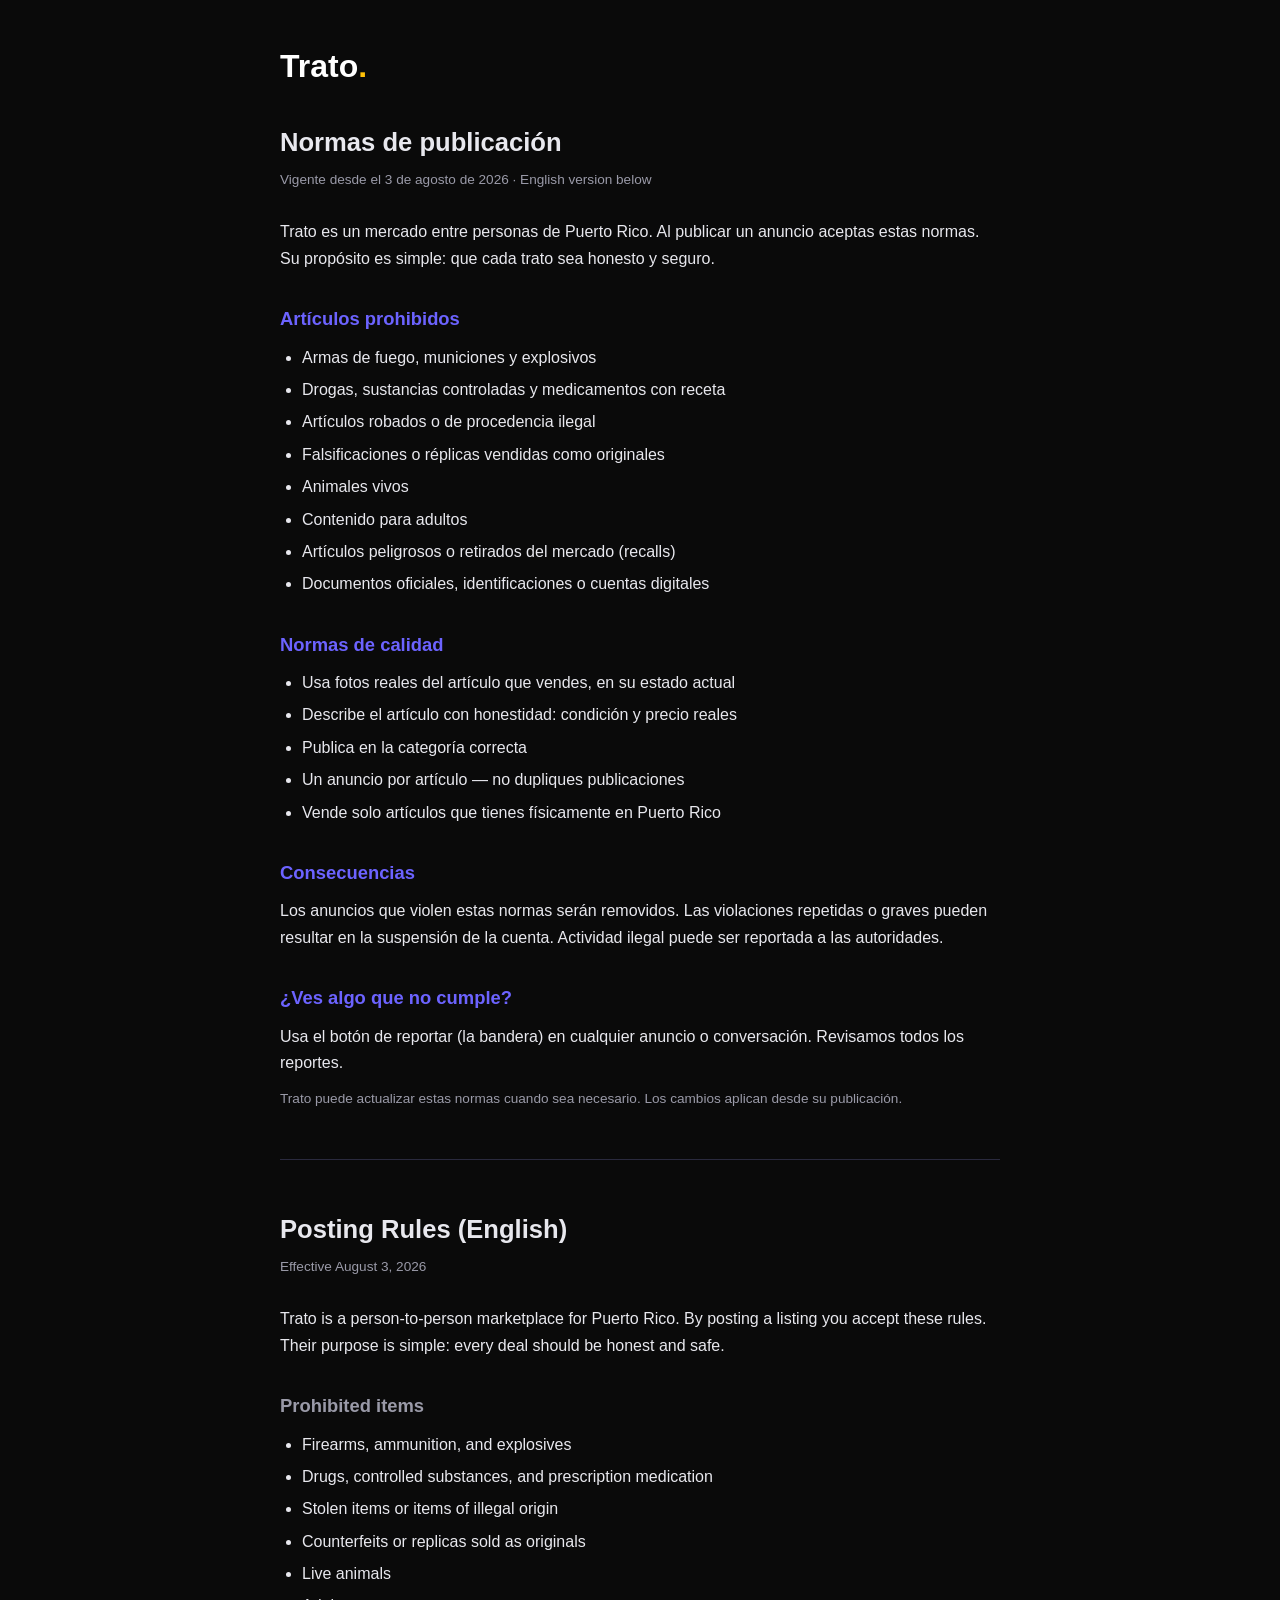
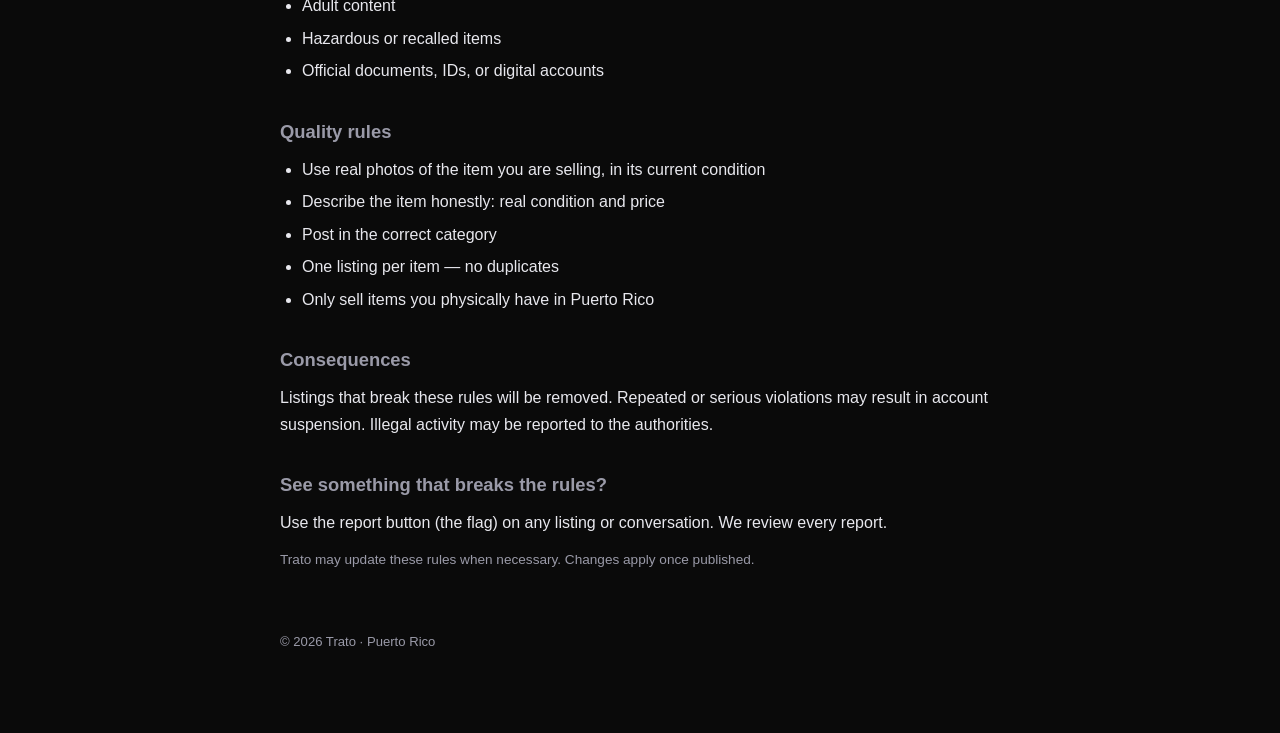
==== normas.html @ db559d30 "Trato legal pages: privacy policy + posting rules (ES/EN) Co-Authored-By: Claude Fable 5 <noreply@an" ====
<!DOCTYPE html>
<html lang="es">
<head>
<meta charset="utf-8">
<meta name="viewport" content="width=device-width, initial-scale=1">
<title>Normas de publicación — Trato</title>
<link rel="stylesheet" href="style.css">
</head>
<body>
<main>
  <a class="brand" href="./">Trato<span>.</span></a>
  <h1>Normas de publicación</h1>
  <p class="updated">Vigente desde el 3 de agosto de 2026 · English version below</p>

  <p>Trato es un mercado entre personas de Puerto Rico. Al publicar un anuncio aceptas estas normas. Su propósito es simple: que cada trato sea honesto y seguro.</p>

  <h2>Artículos prohibidos</h2>
  <ul>
    <li>Armas de fuego, municiones y explosivos</li>
    <li>Drogas, sustancias controladas y medicamentos con receta</li>
    <li>Artículos robados o de procedencia ilegal</li>
    <li>Falsificaciones o réplicas vendidas como originales</li>
    <li>Animales vivos</li>
    <li>Contenido para adultos</li>
    <li>Artículos peligrosos o retirados del mercado (recalls)</li>
    <li>Documentos oficiales, identificaciones o cuentas digitales</li>
  </ul>

  <h2>Normas de calidad</h2>
  <ul>
    <li>Usa fotos reales del artículo que vendes, en su estado actual</li>
    <li>Describe el artículo con honestidad: condición y precio reales</li>
    <li>Publica en la categoría correcta</li>
    <li>Un anuncio por artículo — no dupliques publicaciones</li>
    <li>Vende solo artículos que tienes físicamente en Puerto Rico</li>
  </ul>

  <h2>Consecuencias</h2>
  <p>Los anuncios que violen estas normas serán removidos. Las violaciones repetidas o graves pueden resultar en la suspensión de la cuenta. Actividad ilegal puede ser reportada a las autoridades.</p>

  <h2>¿Ves algo que no cumple?</h2>
  <p>Usa el botón de reportar (la bandera) en cualquier anuncio o conversación. Revisamos todos los reportes.</p>

  <p class="updated">Trato puede actualizar estas normas cuando sea necesario. Los cambios aplican desde su publicación.</p>

  <hr class="divider">

  <h1>Posting Rules (English)</h1>
  <p class="updated">Effective August 3, 2026</p>

  <p>Trato is a person-to-person marketplace for Puerto Rico. By posting a listing you accept these rules. Their purpose is simple: every deal should be honest and safe.</p>

  <h2 class="en">Prohibited items</h2>
  <ul>
    <li>Firearms, ammunition, and explosives</li>
    <li>Drugs, controlled substances, and prescription medication</li>
    <li>Stolen items or items of illegal origin</li>
    <li>Counterfeits or replicas sold as originals</li>
    <li>Live animals</li>
    <li>Adult content</li>
    <li>Hazardous or recalled items</li>
    <li>Official documents, IDs, or digital accounts</li>
  </ul>

  <h2 class="en">Quality rules</h2>
  <ul>
    <li>Use real photos of the item you are selling, in its current condition</li>
    <li>Describe the item honestly: real condition and price</li>
    <li>Post in the correct category</li>
    <li>One listing per item — no duplicates</li>
    <li>Only sell items you physically have in Puerto Rico</li>
  </ul>

  <h2 class="en">Consequences</h2>
  <p>Listings that break these rules will be removed. Repeated or serious violations may result in account suspension. Illegal activity may be reported to the authorities.</p>

  <h2 class="en">See something that breaks the rules?</h2>
  <p>Use the report button (the flag) on any listing or conversation. We review every report.</p>

  <p class="updated">Trato may update these rules when necessary. Changes apply once published.</p>

  <footer>© 2026 Trato · Puerto Rico</footer>
</main>
</body>
</html>
---- style.css ----
:root {
  --bg: #0a0a0a;
  --card: #1a1a2e;
  --text: #e8e8ee;
  --muted: #9a9aa8;
  --accent: #6c63ff;
  --amber: #ffc107;
}
* { margin: 0; padding: 0; box-sizing: border-box; }
body {
  background: var(--bg);
  color: var(--text);
  font-family: -apple-system, BlinkMacSystemFont, "Segoe UI", Roboto, sans-serif;
  line-height: 1.65;
  padding: 40px 20px 80px;
}
main { max-width: 720px; margin: 0 auto; }
.brand {
  font-size: 2rem;
  font-weight: 800;
  color: #fff;
  text-decoration: none;
  display: inline-block;
  margin-bottom: 4px;
}
.brand span { color: var(--amber); }
.tagline { color: var(--muted); font-size: .95rem; margin-bottom: 40px; }
h1 { font-size: 1.6rem; margin: 24px 0 6px; }
h2 { font-size: 1.15rem; margin: 32px 0 10px; color: var(--accent); }
h2.en { color: var(--muted); }
p, li { color: var(--text); }
p { margin-bottom: 12px; }
ul { padding-left: 22px; margin-bottom: 12px; }
li { margin-bottom: 6px; }
.updated { color: var(--muted); font-size: .85rem; margin-bottom: 28px; }
.divider { border: none; border-top: 1px solid #2a2a3e; margin: 48px 0; }
.card {
  background: var(--card);
  border-radius: 14px;
  padding: 20px 24px;
  margin: 14px 0;
  display: block;
  text-decoration: none;
  color: var(--text);
}
.card:hover { outline: 1px solid var(--accent); }
.card h3 { color: #fff; margin-bottom: 4px; }
.card p { color: var(--muted); font-size: .92rem; margin: 0; }
a { color: var(--accent); }
footer { max-width: 720px; margin: 60px auto 0; color: var(--muted); font-size: .82rem; }
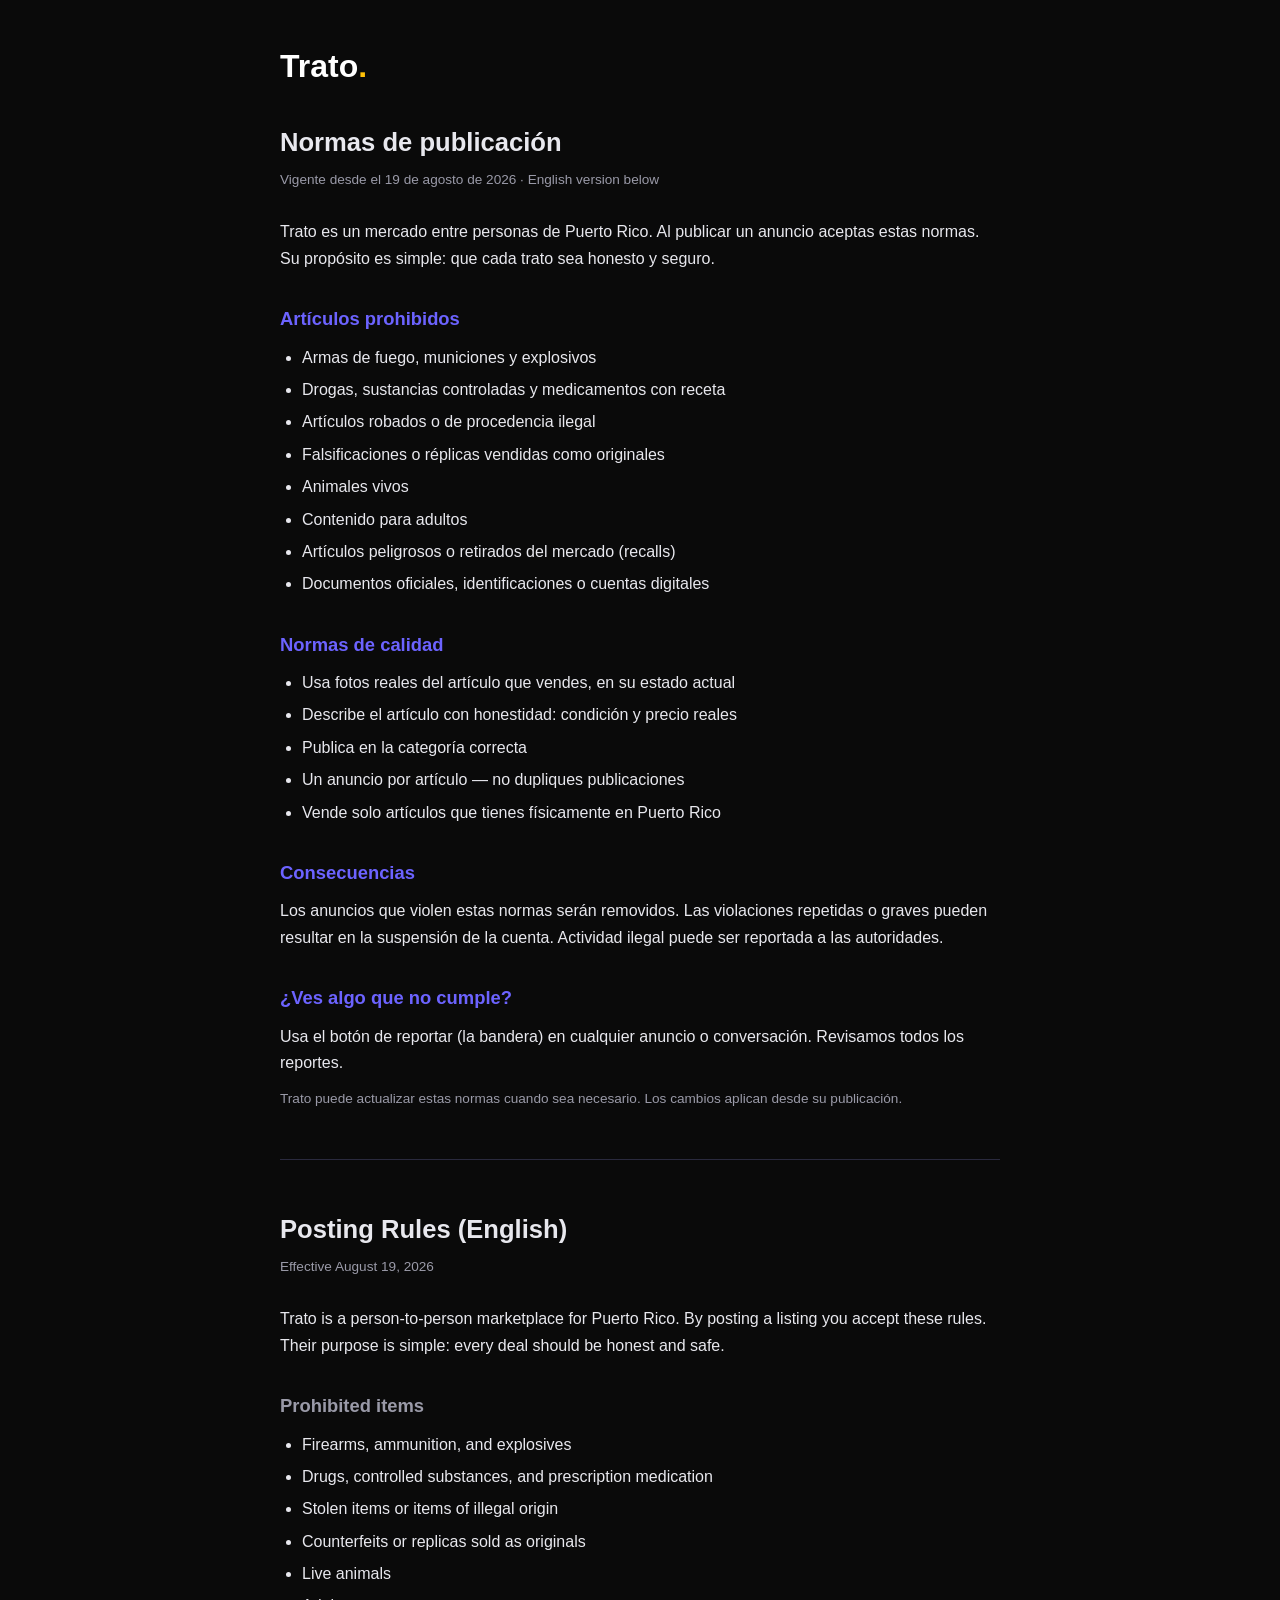
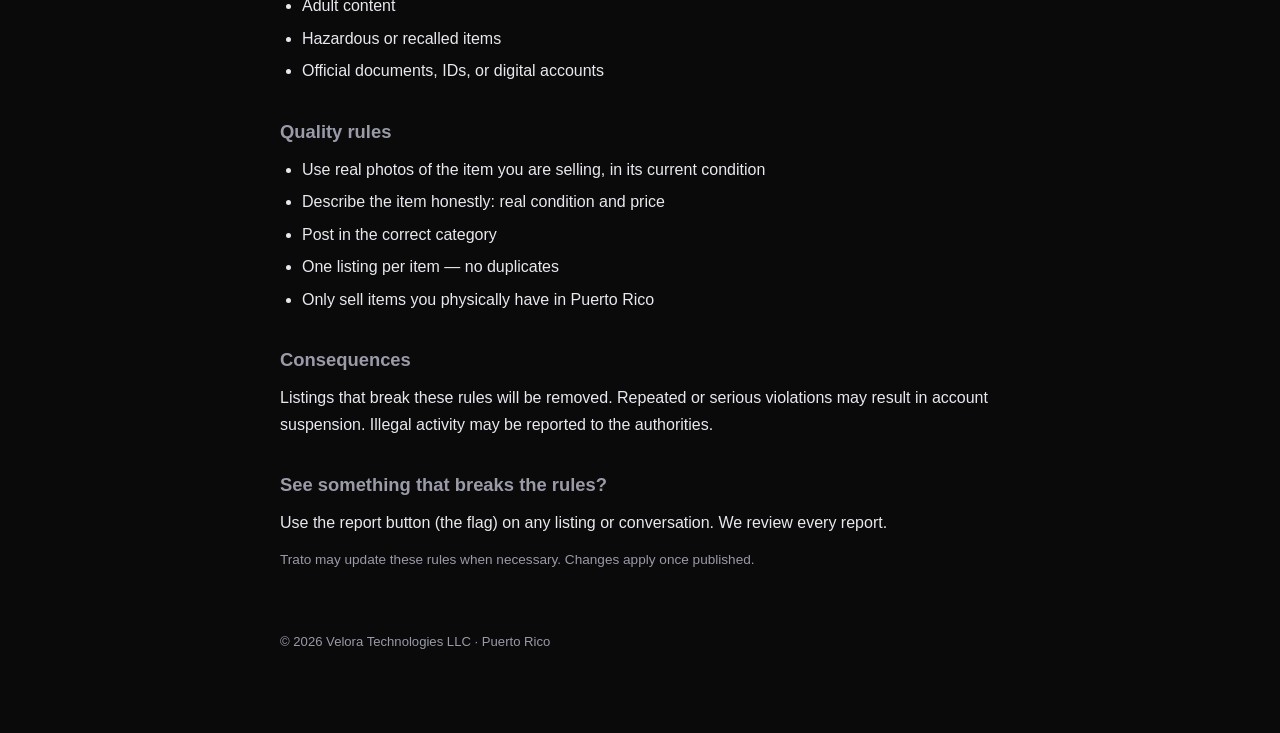
==== commit a2b3c6ea: "Name Velora Technologies LLC as the operator of Trato The LLC now formally operates the app, so the " ====
--- a/normas.html
+++ b/normas.html
@@ -10,7 +10,7 @@
 <main>
   <a class="brand" href="./">Trato<span>.</span></a>
   <h1>Normas de publicación</h1>
-  <p class="updated">Vigente desde el 3 de agosto de 2026 · English version below</p>
+  <p class="updated">Vigente desde el 19 de agosto de 2026 · English version below</p>
 
   <p>Trato es un mercado entre personas de Puerto Rico. Al publicar un anuncio aceptas estas normas. Su propósito es simple: que cada trato sea honesto y seguro.</p>
 
@@ -46,7 +46,7 @@
   <hr class="divider">
 
   <h1>Posting Rules (English)</h1>
-  <p class="updated">Effective August 3, 2026</p>
+  <p class="updated">Effective August 19, 2026</p>
 
   <p>Trato is a person-to-person marketplace for Puerto Rico. By posting a listing you accept these rules. Their purpose is simple: every deal should be honest and safe.</p>
 
@@ -79,7 +79,7 @@
 
   <p class="updated">Trato may update these rules when necessary. Changes apply once published.</p>
 
-  <footer>© 2026 Trato · Puerto Rico</footer>
+  <footer>© 2026 Velora Technologies LLC · Puerto Rico</footer>
 </main>
 </body>
 </html>
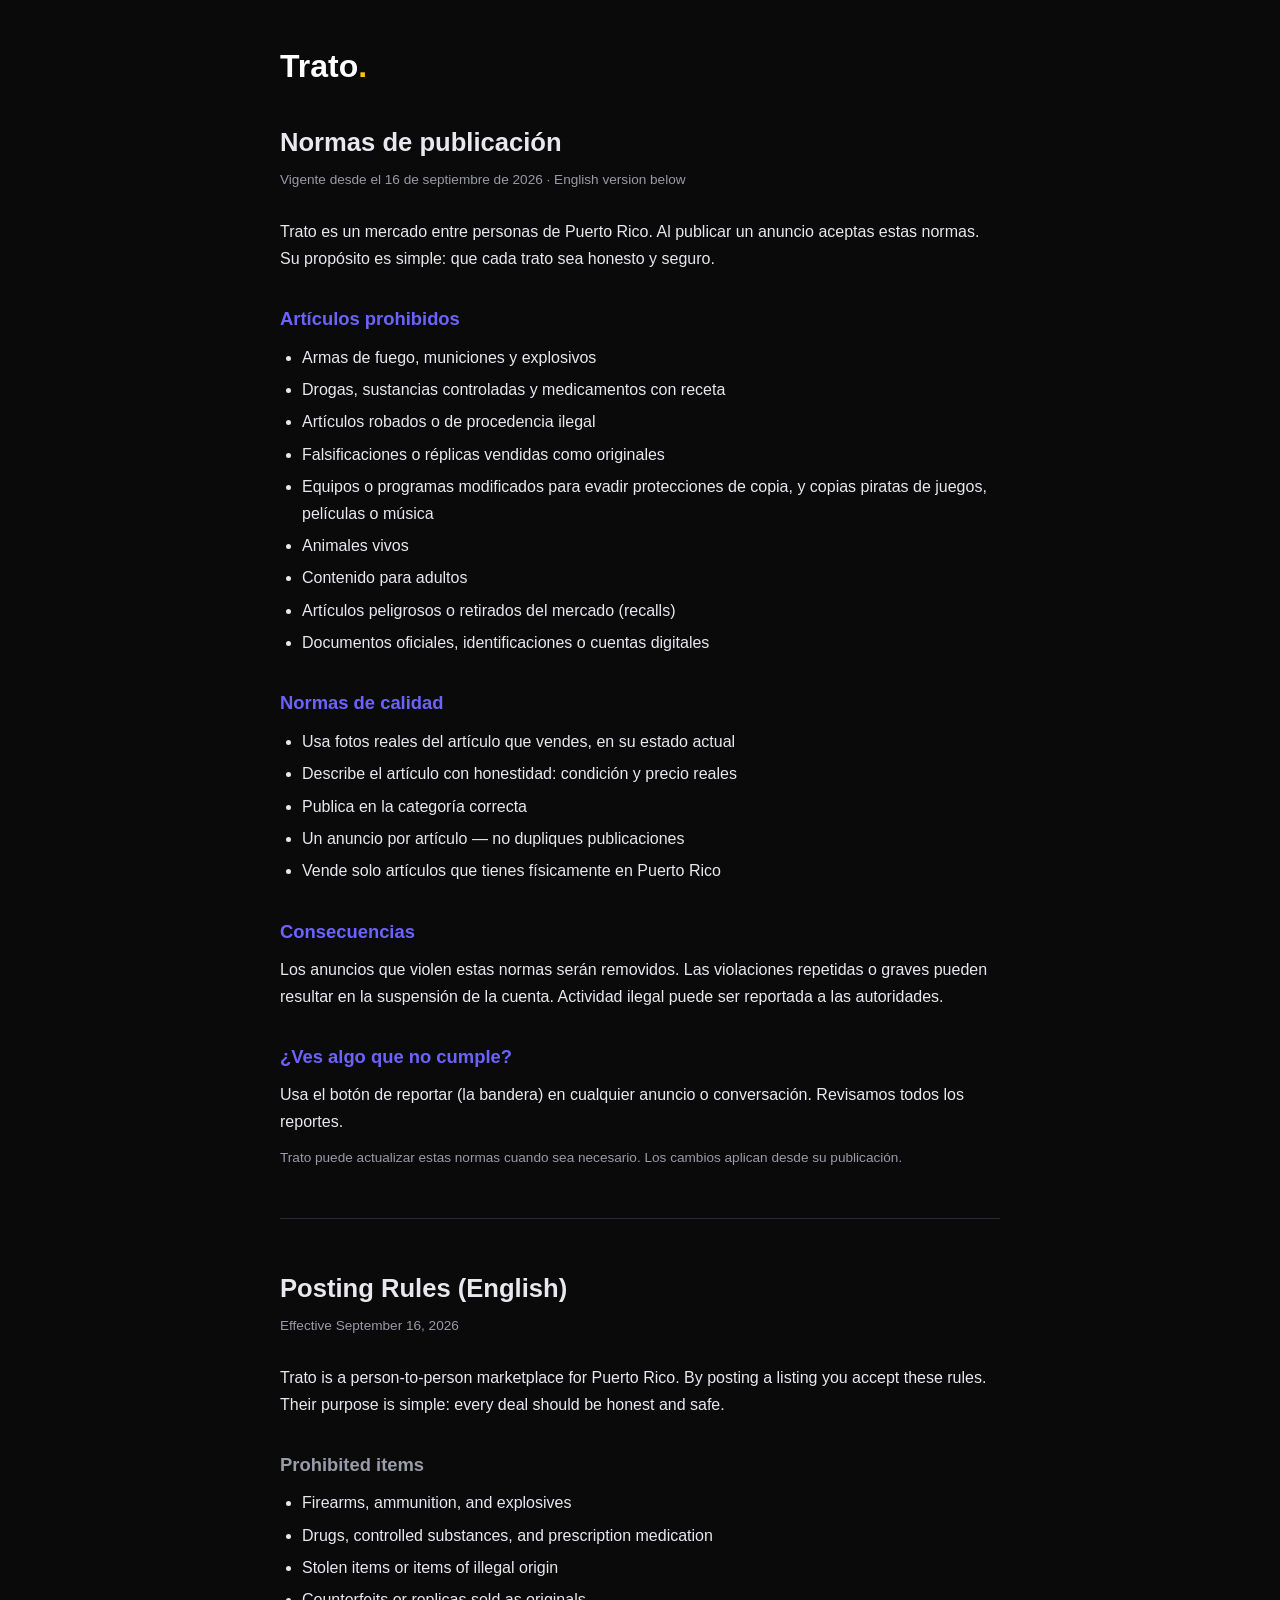
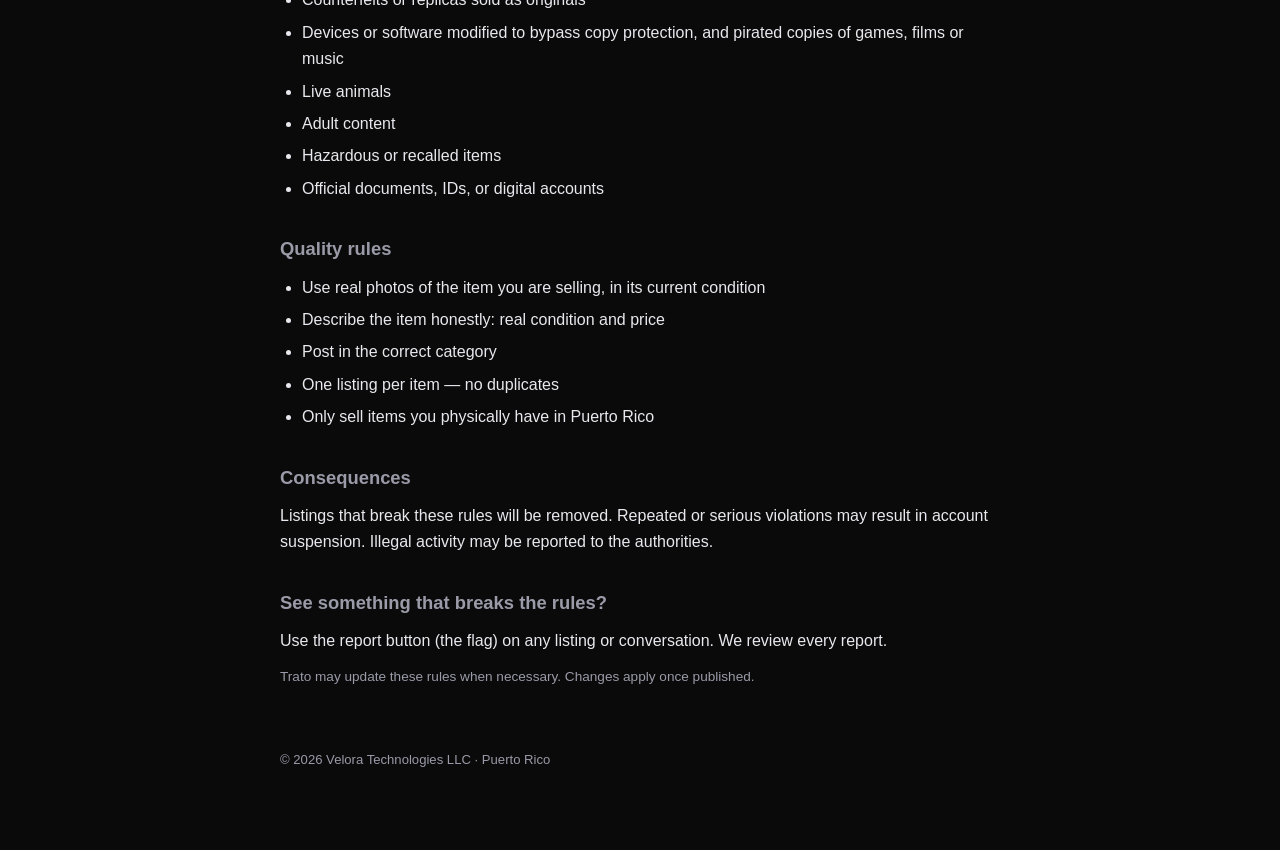
==== commit 35bda223: "Prohibit circumvention devices and pirated media A modded console listed for sale is the kind of thi" ====
--- a/normas.html
+++ b/normas.html
@@ -10,7 +10,7 @@
 <main>
   <a class="brand" href="./">Trato<span>.</span></a>
   <h1>Normas de publicación</h1>
-  <p class="updated">Vigente desde el 19 de agosto de 2026 · English version below</p>
+  <p class="updated">Vigente desde el 16 de septiembre de 2026 · English version below</p>
 
   <p>Trato es un mercado entre personas de Puerto Rico. Al publicar un anuncio aceptas estas normas. Su propósito es simple: que cada trato sea honesto y seguro.</p>
 
@@ -20,6 +20,7 @@
     <li>Drogas, sustancias controladas y medicamentos con receta</li>
     <li>Artículos robados o de procedencia ilegal</li>
     <li>Falsificaciones o réplicas vendidas como originales</li>
+    <li>Equipos o programas modificados para evadir protecciones de copia, y copias piratas de juegos, películas o música</li>
     <li>Animales vivos</li>
     <li>Contenido para adultos</li>
     <li>Artículos peligrosos o retirados del mercado (recalls)</li>
@@ -46,7 +47,7 @@
   <hr class="divider">
 
   <h1>Posting Rules (English)</h1>
-  <p class="updated">Effective August 19, 2026</p>
+  <p class="updated">Effective September 16, 2026</p>
 
   <p>Trato is a person-to-person marketplace for Puerto Rico. By posting a listing you accept these rules. Their purpose is simple: every deal should be honest and safe.</p>
 
@@ -56,6 +57,7 @@
     <li>Drugs, controlled substances, and prescription medication</li>
     <li>Stolen items or items of illegal origin</li>
     <li>Counterfeits or replicas sold as originals</li>
+    <li>Devices or software modified to bypass copy protection, and pirated copies of games, films or music</li>
     <li>Live animals</li>
     <li>Adult content</li>
     <li>Hazardous or recalled items</li>
